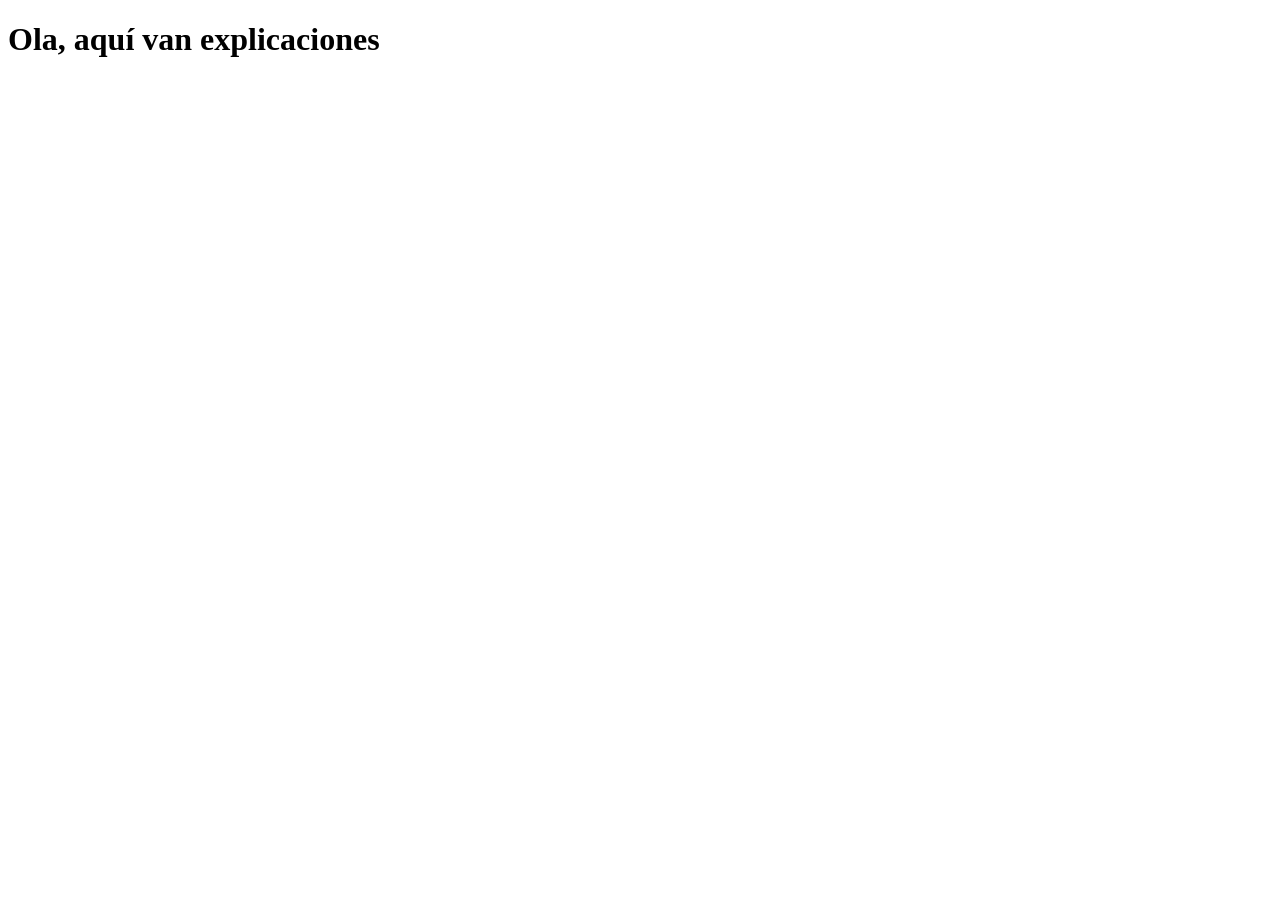
==== Explicaciones.html @ 092a9eee "Hola mundo" ====
<!DOCTYPE html>
<html lang="en">
<head>
    <meta charset="UTF-8">
    <meta name="viewport" content="width=device-width, initial-scale=1.0">
    <title>Explicaciones</title>
</head>
<body>
    <h1>Ola, aquí van explicaciones</h1>
</body>
</html>
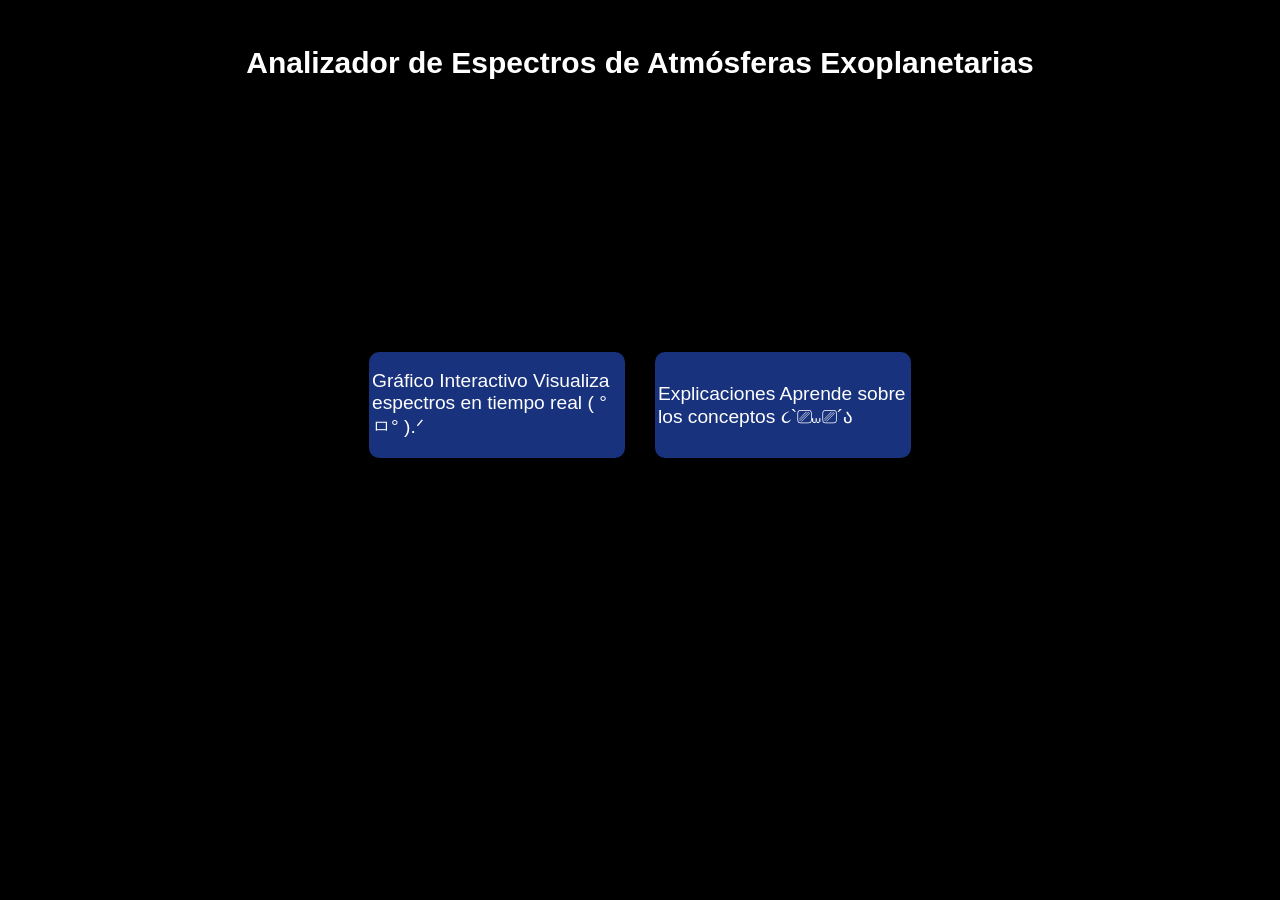
==== commit f363f70f: "Update Explicaciones.html" ====
--- a/Explicaciones.html
+++ b/Explicaciones.html
@@ -1,11 +1,50 @@
-<!DOCTYPE html>
-<html lang="en">
-<head>
-    <meta charset="UTF-8">
-    <meta name="viewport" content="width=device-width, initial-scale=1.0">
-    <title>Explicaciones</title>
-</head>
-<body>
-    <h1>Ola, aquí van explicaciones</h1>
-</body>
-</html>+<!DOCTYPE html>
+<html lang="es">
+<head>
+    <meta charset="UTF-8">
+    <meta name="viewport" content="width=device-width, initial-scale=1.0">
+    <link rel="stylesheet" href="parte1.css">
+    <title>Analizador de Espectros de Atmósferas Exoplanetarias</title>
+    <link rel="preconnect" href="https://fonts.googleapis.com">
+    <link rel="preconnect" href="https://fonts.gstatic.com" crossorigin>
+    <link href="https://fonts.googleapis.com/css2?family=Crimson+Pro:ital,wght@0,400;0,600;1,400&family=Space+Grotesk:wght@400;500;600;700&family=Space+Mono:wght@400;700&display=swap" rel="stylesheet">
+</head>
+<body>
+    <div class="stars-background"></div>
+    
+    <header class="main-header">
+        <div class="header-content">
+            <span class="header-tag">HERRAMIENTA INTERACTIVA</span>
+            <h1>Analizador de Espectros de Atmósferas Exoplanetarias</h1>
+            <p class="header-sub">Explora y analiza la composición atmosférica de exoplanetas ✩₊˚.⋆.ೃ࿔*:･</p>
+        </div>
+    </header>
+    
+    <main class="main-content">
+        <div class="contenedor">
+            <a href="Gráfico.html" class="card-link"> 
+                <div class="box">
+                    
+                    <div class="box-content">
+                        <span class="box-title">Gráfico Interactivo</span>
+                        <span class="box-desc">Visualiza espectros en tiempo real (  °ㅁ° ).ᐟ</span>
+                    </div>
+                </div>
+            </a>
+            <a href="Explicaciones.html" class="card-link">
+                <div class="box">
+                    
+                    <div class="box-content">
+                        <span class="box-title">Explicaciones</span>
+                        <span class="box-desc">Aprende sobre los conceptos ૮`⎚⩊⎚´ა</span>
+                    </div>
+                </div>
+            </a>
+        </div>
+    </main>
+    
+    <footer class="main-footer">
+        <p>2026 — Análisis Espectroscópico de Exoplanetas. Página hecha por estudiantes de Astrofísica con Mención en Ciencia de Datos, USACH.</p>
+    </footer>
+</body>
+</html>
--- a/parte1.css
+++ b/parte1.css
@@ -0,0 +1,43 @@
+body{
+    background-color: black
+    ;
+}
+.contenedor{
+    width: 500px;
+    margin: auto;
+    height: 60vh;
+    display: flex;
+    justify-content: center;
+    align-items: center;
+    gap: 30px;
+}
+.box{
+    background-color: #18327E;
+    width: 250px;
+    height: 100px;
+    border: 3px solid #18327E;
+    color: white;
+    display: flex;
+    justify-content: center;
+    align-items: center;
+    border-radius: 10px;
+    font-family: Arial, Helvetica, sans-serif;
+    transition: transform 0.4s cubic-bezier(0.25, 1, 0.5, 1);
+    cursor: pointer;
+    font-size: larger;
+}
+h1{
+    text-align: center;
+    color: white;
+    font-size: 30px;
+    font-family: Arial, Helvetica, sans-serif;
+}
+.box:hover{
+    background-color: 3px #2452C6;
+    border: #2452C6;
+    transform: translateY(-10px) scale(1.15);
+}
+a{
+    text-decoration: none;
+    color: white;
+}
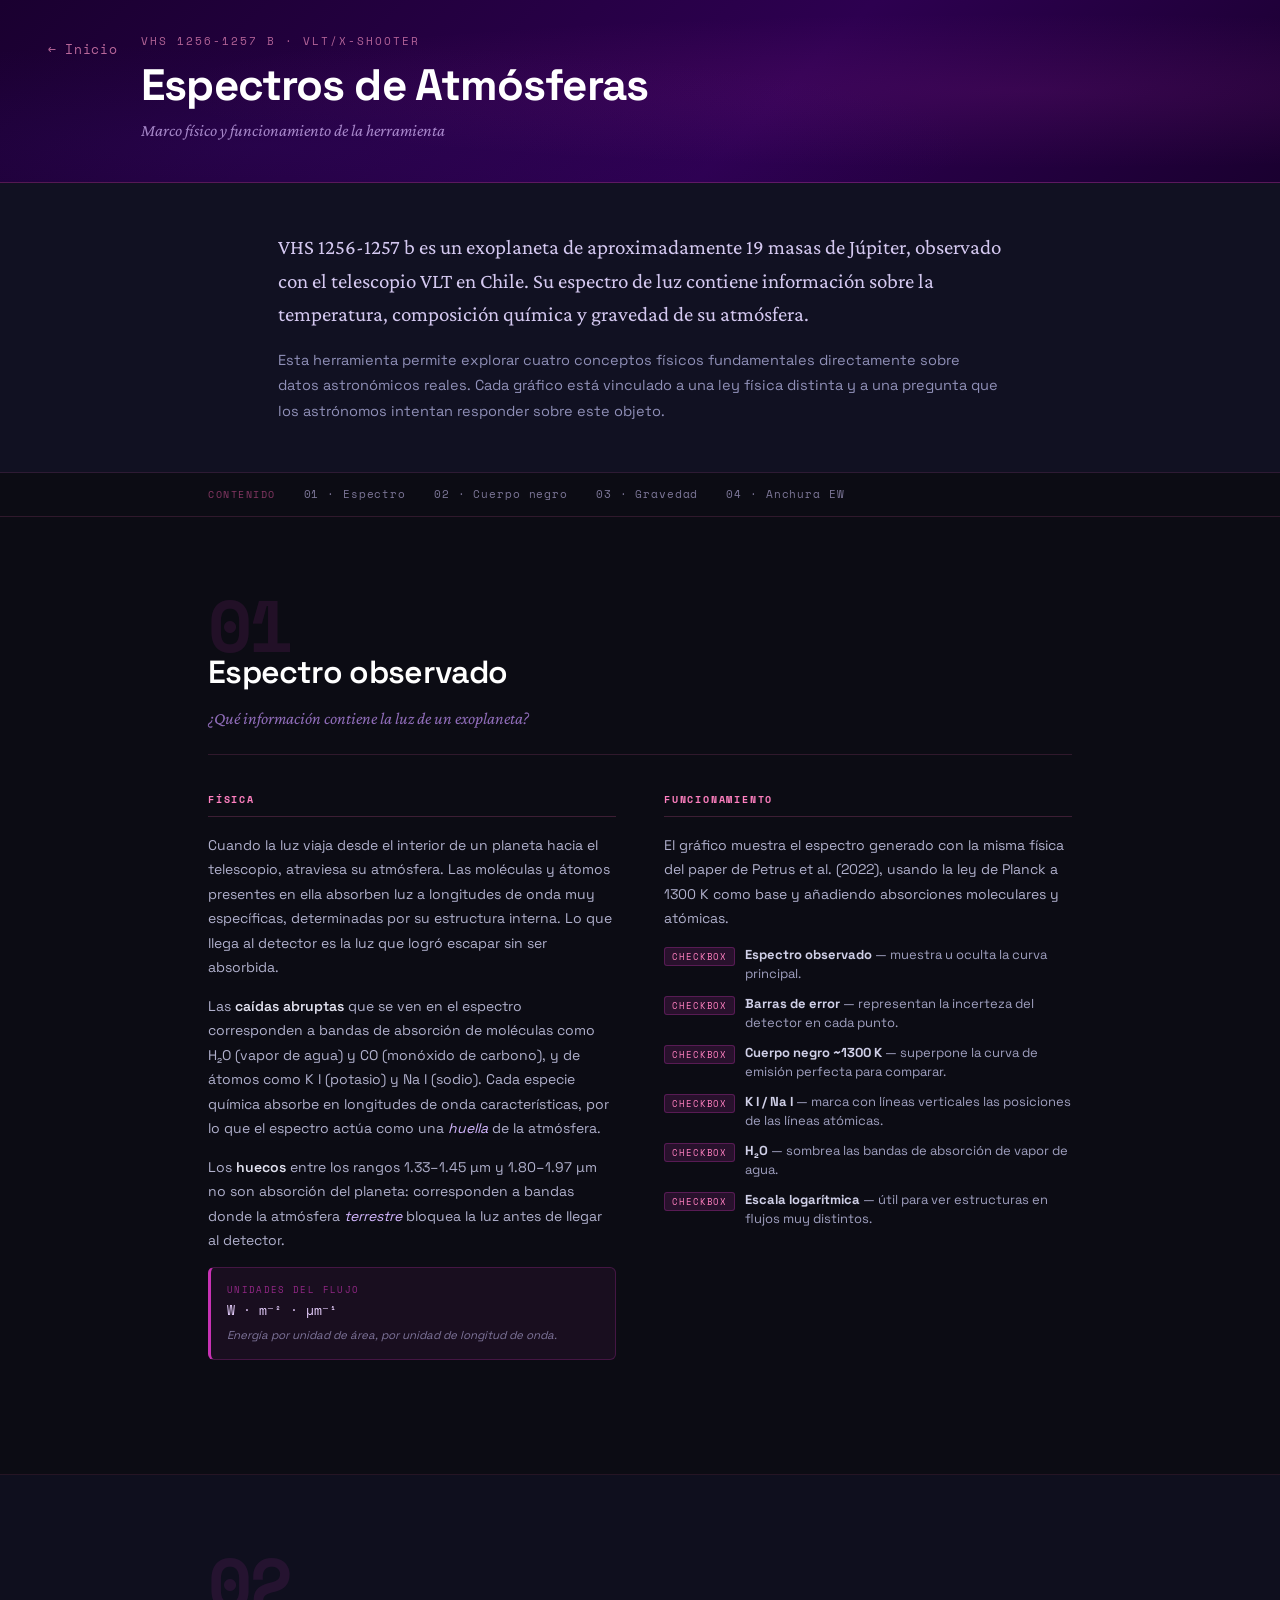
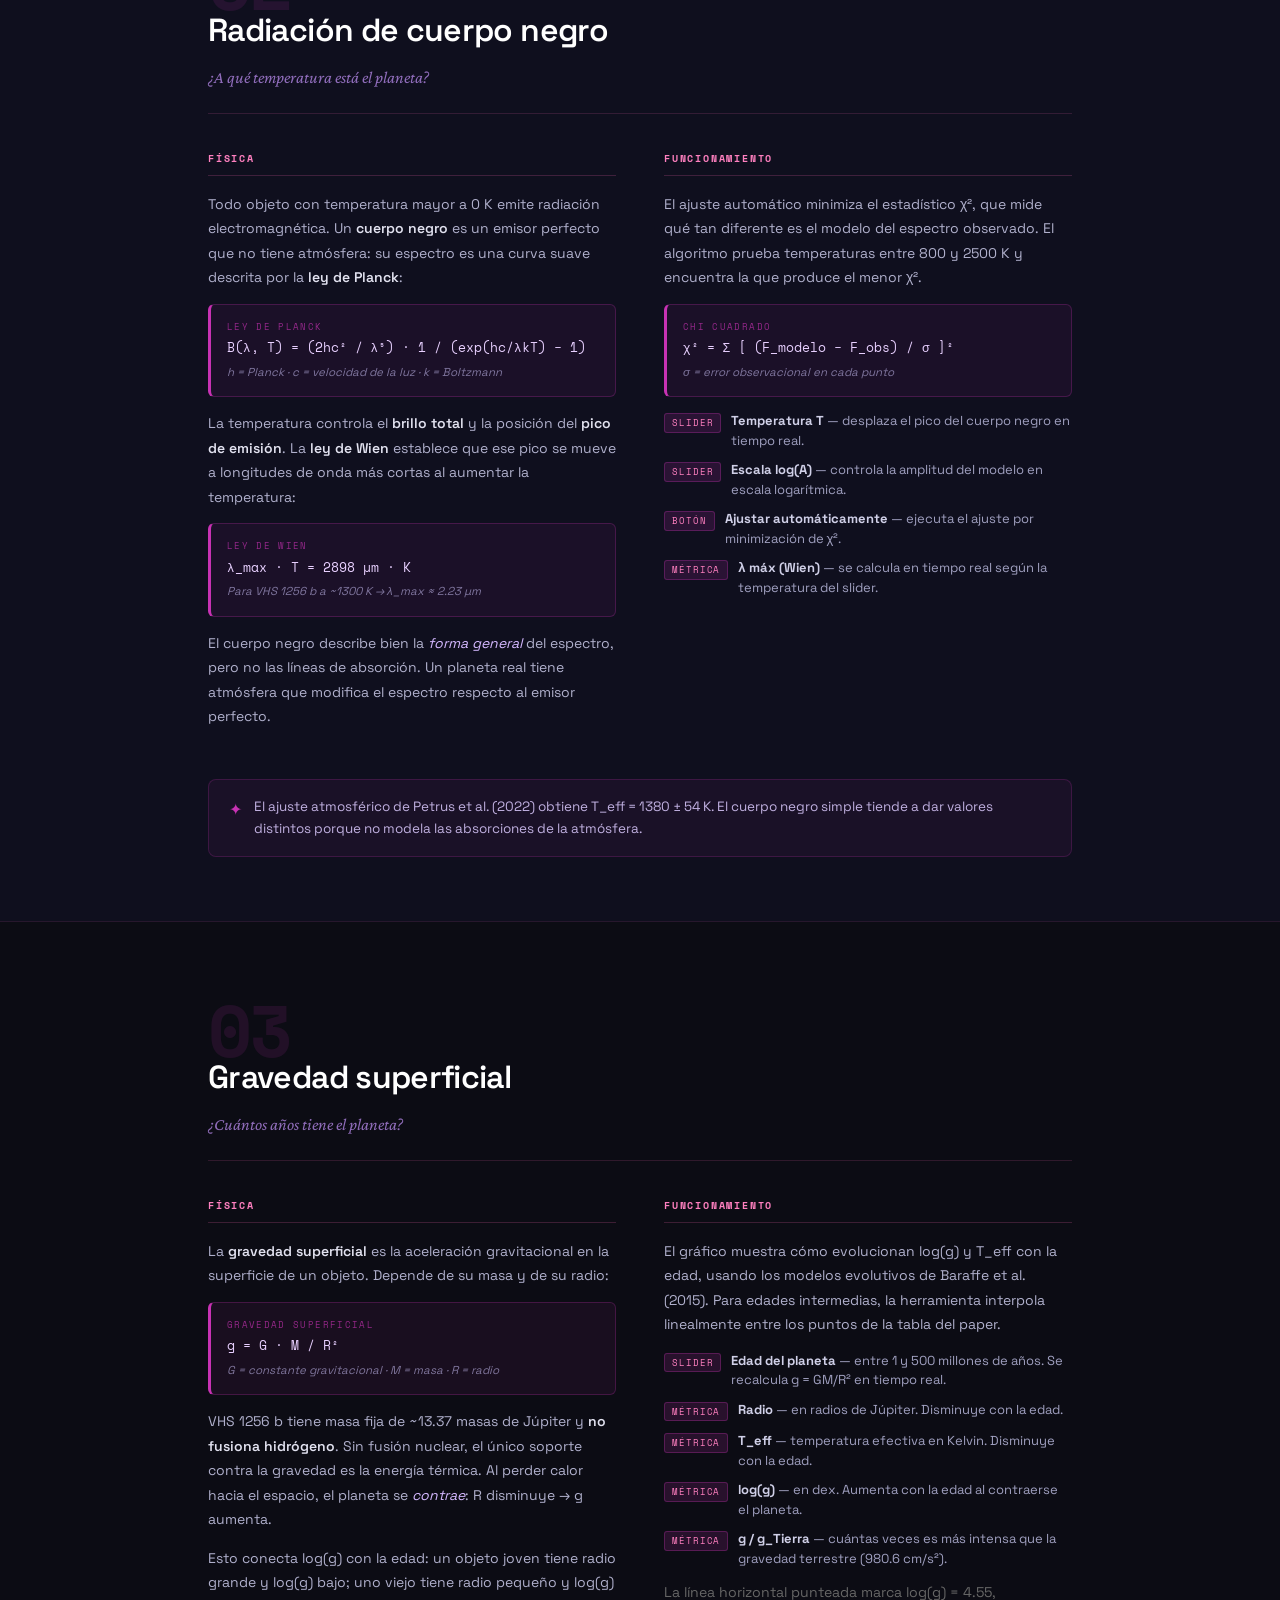
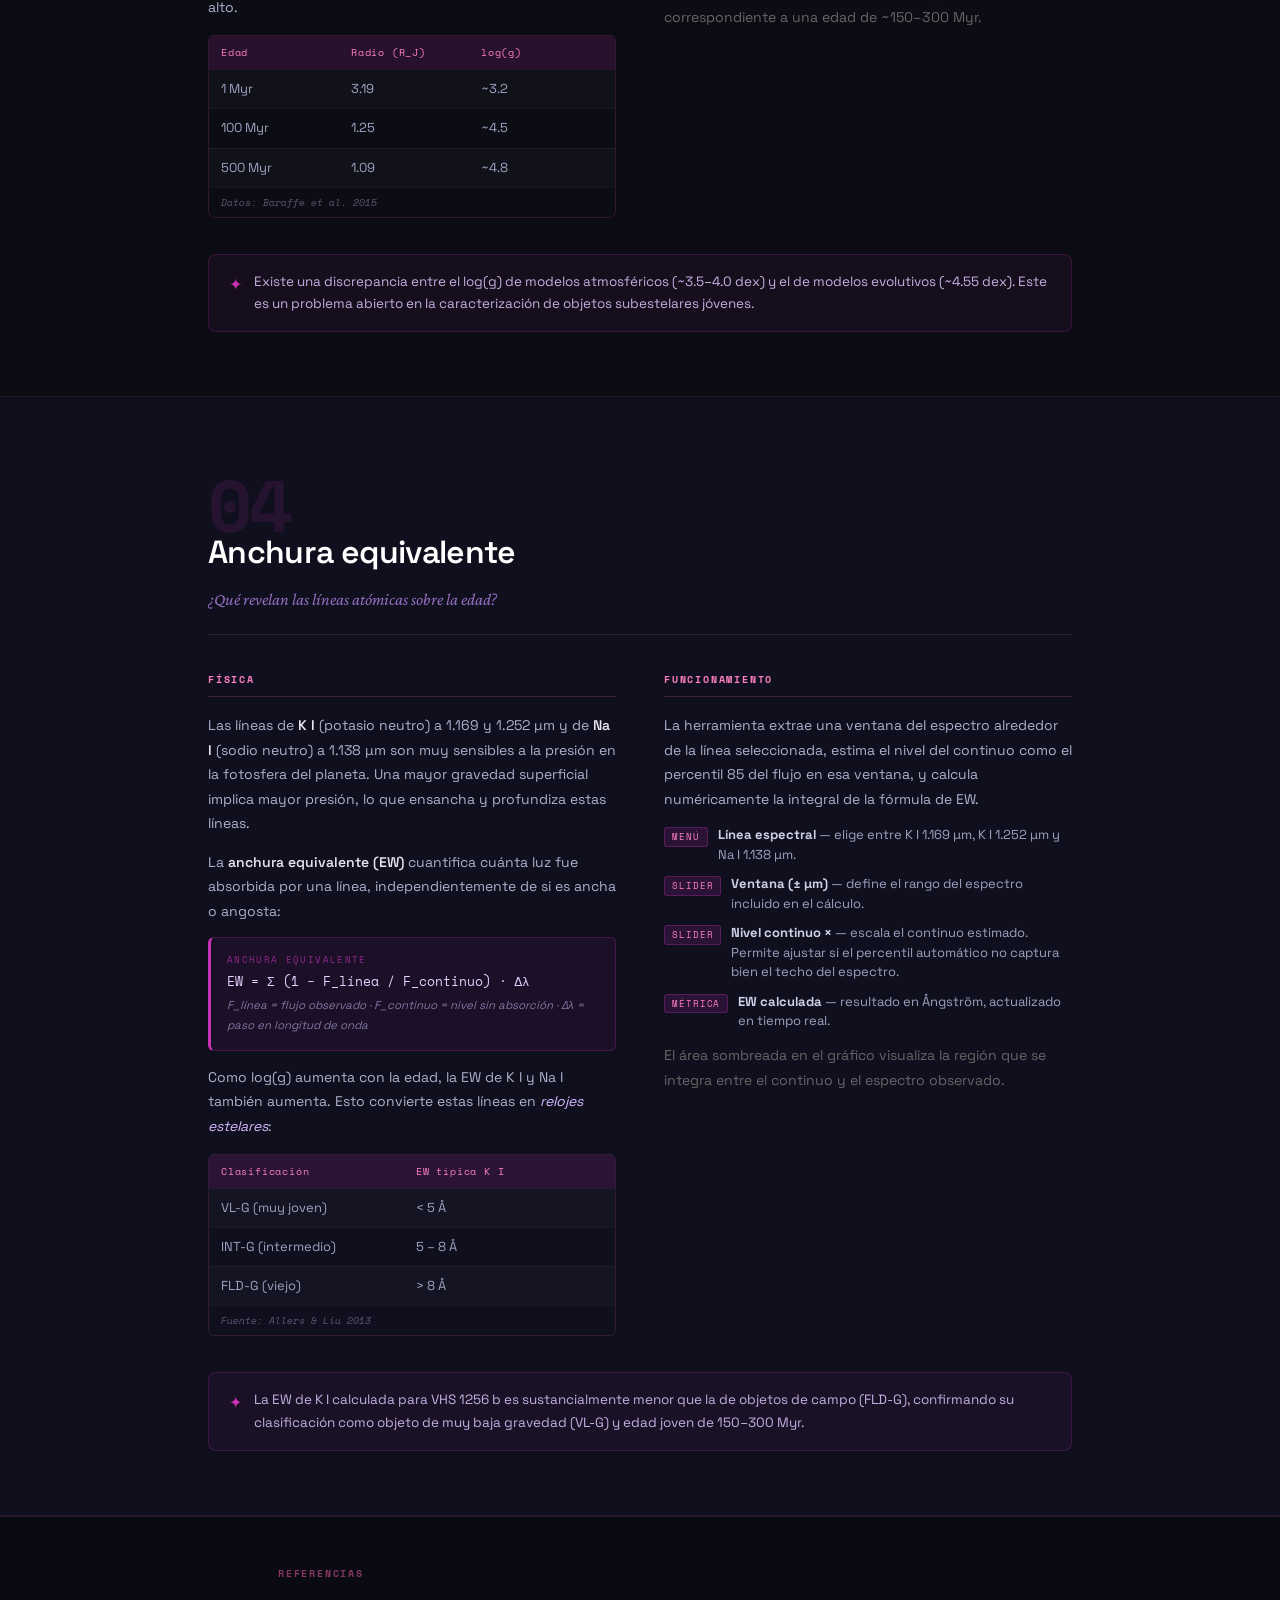
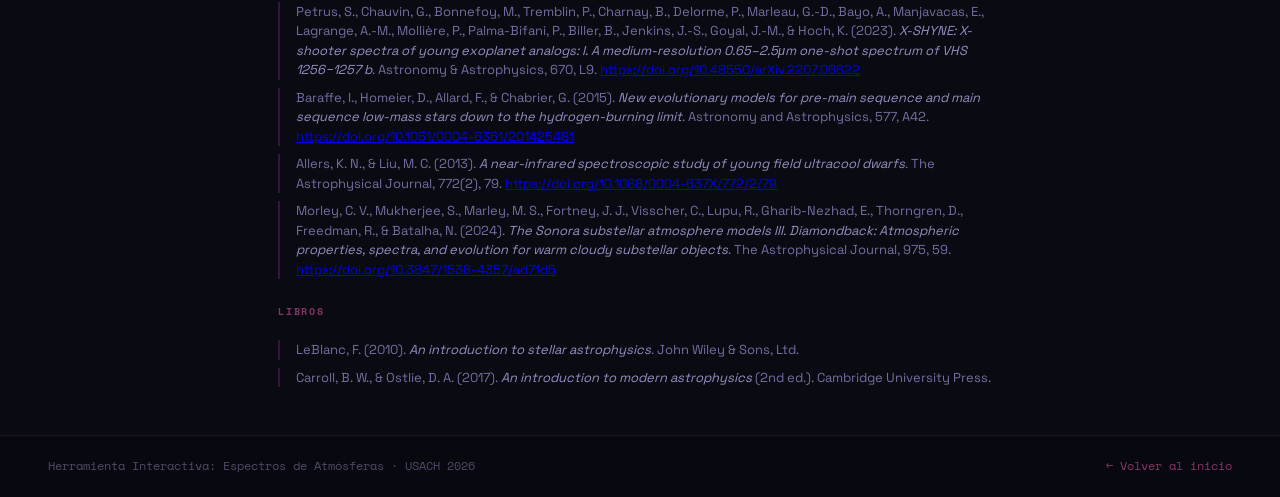
==== commit 63b15cfa: "Update Explicaciones.html" ====
--- a/Explicaciones.html
+++ b/Explicaciones.html
@@ -3,48 +3,238 @@
 <head>
     <meta charset="UTF-8">
     <meta name="viewport" content="width=device-width, initial-scale=1.0">
-    <link rel="stylesheet" href="parte1.css">
-    <title>Analizador de Espectros de Atmósferas Exoplanetarias</title>
-    <link rel="preconnect" href="https://fonts.googleapis.com">
-    <link rel="preconnect" href="https://fonts.gstatic.com" crossorigin>
-    <link href="https://fonts.googleapis.com/css2?family=Crimson+Pro:ital,wght@0,400;0,600;1,400&family=Space+Grotesk:wght@400;500;600;700&family=Space+Mono:wght@400;700&display=swap" rel="stylesheet">
+    <link rel="stylesheet" href="parte3.css">
+    <link href="https://fonts.googleapis.com/css2?family=Space+Grotesk:wght@300;400;500;600;700&family=Crimson+Pro:ital,wght@0,300;0,400;1,300;1,400&family=Space+Mono&display=swap" rel="stylesheet">
+    <title>Explicaciones — Espectros de Atmósferas</title>
 </head>
 <body>
-    <div class="stars-background"></div>
-    
-    <header class="main-header">
-        <div class="header-content">
-            <span class="header-tag">HERRAMIENTA INTERACTIVA</span>
-            <h1>Analizador de Espectros de Atmósferas Exoplanetarias</h1>
-            <p class="header-sub">Explora y analiza la composición atmosférica de exoplanetas ✩₊˚.⋆.ೃ࿔*:･</p>
+
+    <header>
+        <a href="index.html" class="back-btn">← Inicio </a>
+        <div class="header-center">
+            <span class="header-tag">VHS 1256-1257 b · VLT/X-Shooter</span>
+            <h1 class="header-title">Espectros de Atmósferas</h1>
+            <p class="header-sub">Marco físico y funcionamiento de la herramienta</p>
         </div>
     </header>
-    
-    <main class="main-content">
-        <div class="contenedor">
-            <a href="Gráfico.html" class="card-link"> 
-                <div class="box">
-                    
-                    <div class="box-content">
-                        <span class="box-title">Gráfico Interactivo</span>
-                        <span class="box-desc">Visualiza espectros en tiempo real (  °ㅁ° ).ᐟ</span>
-                    </div>
-                </div>
-            </a>
-            <a href="Explicaciones.html" class="card-link">
-                <div class="box">
-                    
-                    <div class="box-content">
-                        <span class="box-title">Explicaciones</span>
-                        <span class="box-desc">Aprende sobre los conceptos ૮`⎚⩊⎚´ა</span>
-                    </div>
-                </div>
-            </a>
-        </div>
-    </main>
-    
-    <footer class="main-footer">
-        <p>2026 — Análisis Espectroscópico de Exoplanetas. Página hecha por estudiantes de Astrofísica con Mención en Ciencia de Datos, USACH.</p>
+
+    <section class="intro">
+        <div class="intro-inner">
+            <p class="intro-lead">
+                VHS 1256-1257 b es un exoplaneta de aproximadamente 19 masas de Júpiter, 
+                observado con el telescopio VLT en Chile. Su espectro de luz contiene información 
+                sobre la temperatura, composición química y gravedad de su atmósfera.
+            </p>
+            <p class="intro-body">
+                Esta herramienta permite explorar cuatro conceptos físicos fundamentales 
+                directamente sobre datos astronómicos reales. Cada gráfico está vinculado a una ley física distinta 
+                y a una pregunta que los astrónomos intentan responder sobre este objeto.
+            </p>
+        </div>
+    </section>
+
+    <nav class="toc">
+        <div class="toc-inner">
+            <span class="toc-label">Contenido</span>
+            <a href="#espectro" class="toc-link">01 · Espectro</a>
+            <a href="#cuerpo-negro" class="toc-link">02 · Cuerpo negro</a>
+            <a href="#gravedad" class="toc-link">03 · Gravedad</a>
+            <a href="#ew" class="toc-link">04 · Anchura EW</a>
+        </div>
+    </nav>
+
+    <!-- espectro -->
+    <section class="explicacion" id="espectro">
+        <div class="exp-inner">
+            <div class="exp-numero">01</div>
+            <h2 class="exp-titulo">Espectro observado</h2>
+            <p class="exp-pregunta">¿Qué información contiene la luz de un exoplaneta?</p>
+            <div class="dos-col">
+                <div class="col">
+                    <h3 class="col-titulo">Física</h3>
+                    <p>Cuando la luz viaja desde el interior de un planeta hacia el telescopio, atraviesa su atmósfera. Las moléculas y átomos presentes en ella absorben luz a longitudes de onda muy específicas, determinadas por su estructura interna. Lo que llega al detector es la luz que logró escapar sin ser absorbida.</p>
+                    <p>Las <strong>caídas abruptas</strong> que se ven en el espectro corresponden a bandas de absorción de moléculas como H₂O (vapor de agua) y CO (monóxido de carbono), y de átomos como K I (potasio) y Na I (sodio). Cada especie química absorbe en longitudes de onda características, por lo que el espectro actúa como una <em>huella</em> de la atmósfera.</p>
+                    <p>Los <strong>huecos</strong> entre los rangos 1.33–1.45 µm y 1.80–1.97 µm no son absorción del planeta: corresponden a bandas donde la atmósfera <em>terrestre</em> bloquea la luz antes de llegar al detector.</p>
+                    <div class="formula-box">
+                        <span class="formula-label">Unidades del flujo</span>
+                        <span class="formula">W · m⁻² · µm⁻¹</span>
+                        <span class="formula-desc">Energía por unidad de área, por unidad de longitud de onda.</span>
+                    </div>
+                </div>
+                <div class="col">
+                    <h3 class="col-titulo">Funcionamiento</h3>
+                    <p>El gráfico muestra el espectro generado con la misma física del paper de Petrus et al. (2022), usando la ley de Planck a 1300 K como base y añadiendo absorciones moleculares y atómicas.</p>
+                    <div class="control-desc">
+                        <div class="ctrl-item"><span class="ctrl-badge">checkbox</span><span><strong>Espectro observado</strong> — muestra u oculta la curva principal.</span></div>
+                        <div class="ctrl-item"><span class="ctrl-badge">checkbox</span><span><strong>Barras de error</strong> — representan la incerteza del detector en cada punto.</span></div>
+                        <div class="ctrl-item"><span class="ctrl-badge">checkbox</span><span><strong>Cuerpo negro ~1300 K</strong> — superpone la curva de emisión perfecta para comparar.</span></div>
+                        <div class="ctrl-item"><span class="ctrl-badge">checkbox</span><span><strong>K I / Na I</strong> — marca con líneas verticales las posiciones de las líneas atómicas.</span></div>
+                        <div class="ctrl-item"><span class="ctrl-badge">checkbox</span><span><strong>H₂O</strong> — sombrea las bandas de absorción de vapor de agua.</span></div>
+                        <div class="ctrl-item"><span class="ctrl-badge">checkbox</span><span><strong>Escala logarítmica</strong> — útil para ver estructuras en flujos muy distintos.</span></div>
+                    </div>
+                </div>
+            </div>
+            
+        </div>
+    </section>
+
+    <!-- cuerpo negro -->
+    <section class="explicacion alt" id="cuerpo-negro">
+        <div class="exp-inner">
+            <div class="exp-numero">02</div>
+            <h2 class="exp-titulo">Radiación de cuerpo negro</h2>
+            <p class="exp-pregunta">¿A qué temperatura está el planeta?</p>
+            <div class="dos-col">
+                <div class="col">
+                    <h3 class="col-titulo">Física</h3>
+                    <p>Todo objeto con temperatura mayor a 0 K emite radiación electromagnética. Un <strong>cuerpo negro</strong> es un emisor perfecto que no tiene atmósfera: su espectro es una curva suave descrita por la <strong>ley de Planck</strong>:</p>
+                    <div class="formula-box">
+                        <span class="formula-label">Ley de Planck</span>
+                        <span class="formula">B(λ, T) = (2hc² / λ⁵) · 1 / (exp(hc/λkT) − 1)</span>
+                        <span class="formula-desc">h = Planck · c = velocidad de la luz · k = Boltzmann</span>
+                    </div>
+                    <p>La temperatura controla el <strong>brillo total</strong> y la posición del <strong>pico de emisión</strong>. La <strong>ley de Wien</strong> establece que ese pico se mueve a longitudes de onda más cortas al aumentar la temperatura:</p>
+                    <div class="formula-box">
+                        <span class="formula-label">Ley de Wien</span>
+                        <span class="formula">λ_max · T = 2898 µm · K</span>
+                        <span class="formula-desc">Para VHS 1256 b a ~1300 K → λ_max ≈ 2.23 µm</span>
+                    </div>
+                    <p>El cuerpo negro describe bien la <em>forma general</em> del espectro, pero no las líneas de absorción. Un planeta real tiene atmósfera que modifica el espectro respecto al emisor perfecto.</p>
+                </div>
+                <div class="col">
+                    <h3 class="col-titulo">Funcionamiento</h3>
+                    <p>El ajuste automático minimiza el estadístico χ², que mide qué tan diferente es el modelo del espectro observado. El algoritmo prueba temperaturas entre 800 y 2500 K y encuentra la que produce el menor χ².</p>
+                    <div class="formula-box">
+                        <span class="formula-label">Chi cuadrado</span>
+                        <span class="formula">χ² = Σ [ (F_modelo − F_obs) / σ ]²</span>
+                        <span class="formula-desc">σ = error observacional en cada punto</span>
+                    </div>
+                    <div class="control-desc">
+                        <div class="ctrl-item"><span class="ctrl-badge">slider</span><span><strong>Temperatura T</strong> — desplaza el pico del cuerpo negro en tiempo real.</span></div>
+                        <div class="ctrl-item"><span class="ctrl-badge">slider</span><span><strong>Escala log(A)</strong> — controla la amplitud del modelo en escala logarítmica.</span></div>
+                        <div class="ctrl-item"><span class="ctrl-badge">botón</span><span><strong>Ajustar automáticamente</strong> — ejecuta el ajuste por minimización de χ².</span></div>
+                        <div class="ctrl-item"><span class="ctrl-badge">métrica</span><span><strong>λ máx (Wien)</strong> — se calcula en tiempo real según la temperatura del slider.</span></div>
+                    </div>
+                </div>
+            </div>
+            <div class="dato-clave">
+                <span class="dato-icon">✦</span>
+                El ajuste atmosférico de Petrus et al. (2022) obtiene T_eff = 1380 ± 54 K. El cuerpo negro simple tiende a dar valores distintos porque no modela las absorciones de la atmósfera.
+            </div>
+        </div>
+    </section>
+
+    <!-- gravedad -->
+    <section class="explicacion" id="gravedad">
+        <div class="exp-inner">
+            <div class="exp-numero">03</div>
+            <h2 class="exp-titulo">Gravedad superficial</h2>
+            <p class="exp-pregunta">¿Cuántos años tiene el planeta?</p>
+            <div class="dos-col">
+                <div class="col">
+                    <h3 class="col-titulo">Física</h3>
+                    <p>La <strong>gravedad superficial</strong> es la aceleración gravitacional en la superficie de un objeto. Depende de su masa y de su radio:</p>
+                    <div class="formula-box">
+                        <span class="formula-label">Gravedad superficial</span>
+                        <span class="formula">g = G · M / R²</span>
+                        <span class="formula-desc">G = constante gravitacional · M = masa · R = radio</span>
+                    </div>
+                    <p>VHS 1256 b tiene masa fija de ~13.37 masas de Júpiter y <strong>no fusiona hidrógeno</strong>. Sin fusión nuclear, el único soporte contra la gravedad es la energía térmica. Al perder calor hacia el espacio, el planeta se <em>contrae</em>: R disminuye → g aumenta.</p>
+                    <p>Esto conecta log(g) con la edad: un objeto joven tiene radio grande y log(g) bajo; uno viejo tiene radio pequeño y log(g) alto.</p>
+                    <div class="tabla-simple">
+                        <div class="tabla-header"><span>Edad</span><span>Radio (R_J)</span><span>log(g)</span></div>
+                        <div class="tabla-fila"><span>1 Myr</span><span>3.19</span><span>~3.2</span></div>
+                        <div class="tabla-fila"><span>100 Myr</span><span>1.25</span><span>~4.5</span></div>
+                        <div class="tabla-fila"><span>500 Myr</span><span>1.09</span><span>~4.8</span></div>
+                        <div class="tabla-note">Datos: Baraffe et al. 2015</div>
+                    </div>
+                </div>
+                <div class="col">
+                    <h3 class="col-titulo">Funcionamiento</h3>
+                    <p>El gráfico muestra cómo evolucionan log(g) y T_eff con la edad, usando los modelos evolutivos de Baraffe et al. (2015). Para edades intermedias, la herramienta interpola linealmente entre los puntos de la tabla del paper.</p>
+                    <div class="control-desc">
+                        <div class="ctrl-item"><span class="ctrl-badge">slider</span><span><strong>Edad del planeta</strong> — entre 1 y 500 millones de años. Se recalcula g = GM/R² en tiempo real.</span></div>
+                        <div class="ctrl-item"><span class="ctrl-badge">métrica</span><span><strong>Radio</strong> — en radios de Júpiter. Disminuye con la edad.</span></div>
+                        <div class="ctrl-item"><span class="ctrl-badge">métrica</span><span><strong>T_eff</strong> — temperatura efectiva en Kelvin. Disminuye con la edad.</span></div>
+                        <div class="ctrl-item"><span class="ctrl-badge">métrica</span><span><strong>log(g)</strong> — en dex. Aumenta con la edad al contraerse el planeta.</span></div>
+                        <div class="ctrl-item"><span class="ctrl-badge">métrica</span><span><strong>g / g_Tierra</strong> — cuántas veces es más intensa que la gravedad terrestre (980.6 cm/s²).</span></div>
+                    </div>
+                    <p style="margin-top:12px;font-size:0.88rem;color:#666;">La línea horizontal punteada marca log(g) = 4.55, correspondiente a una edad de ~150–300 Myr.</p>
+                </div>
+            </div>
+            <div class="dato-clave">
+                <span class="dato-icon">✦</span>
+                Existe una discrepancia entre el log(g) de modelos atmosféricos (~3.5–4.0 dex) y el de modelos evolutivos (~4.55 dex). Este es un problema abierto en la caracterización de objetos subestelares jóvenes.
+            </div>
+        </div>
+    </section>
+
+    <!-- anchura -->
+    <section class="explicacion alt" id="ew">
+        <div class="exp-inner">
+            <div class="exp-numero">04</div>
+            <h2 class="exp-titulo">Anchura equivalente</h2>
+            <p class="exp-pregunta">¿Qué revelan las líneas atómicas sobre la edad?</p>
+            <div class="dos-col">
+                <div class="col">
+                    <h3 class="col-titulo">Física</h3>
+                    <p>Las líneas de <strong>K I</strong> (potasio neutro) a 1.169 y 1.252 µm y de <strong>Na I</strong> (sodio neutro) a 1.138 µm son muy sensibles a la presión en la fotosfera del planeta. Una mayor gravedad superficial implica mayor presión, lo que ensancha y profundiza estas líneas.</p>
+                    <p>La <strong>anchura equivalente (EW)</strong> cuantifica cuánta luz fue absorbida por una línea, independientemente de si es ancha o angosta:</p>
+                    <div class="formula-box">
+                        <span class="formula-label">Anchura equivalente</span>
+                        <span class="formula">EW = Σ (1 − F_línea / F_continuo) · Δλ</span>
+                        <span class="formula-desc">F_línea = flujo observado · F_continuo = nivel sin absorción · Δλ = paso en longitud de onda</span>
+                    </div>
+                    <p>Como log(g) aumenta con la edad, la EW de K I y Na I también aumenta. Esto convierte estas líneas en <em>relojes estelares</em>:</p>
+                    <div class="tabla-simple">
+                        <div class="tabla-header"><span>Clasificación</span><span>EW típica K I</span></div>
+                        <div class="tabla-fila"><span>VL-G (muy joven)</span><span>&lt; 5 Å</span></div>
+                        <div class="tabla-fila"><span>INT-G (intermedio)</span><span>5 – 8 Å</span></div>
+                        <div class="tabla-fila"><span>FLD-G (viejo)</span><span>&gt; 8 Å</span></div>
+                        <div class="tabla-note">Fuente: Allers & Liu 2013</div>
+                    </div>
+                </div>
+                <div class="col">
+                    <h3 class="col-titulo">Funcionamiento</h3>
+                    <p>La herramienta extrae una ventana del espectro alrededor de la línea seleccionada, estima el nivel del continuo como el percentil 85 del flujo en esa ventana, y calcula numéricamente la integral de la fórmula de EW.</p>
+                    <div class="control-desc">
+                        <div class="ctrl-item"><span class="ctrl-badge">menú</span><span><strong>Línea espectral</strong> — elige entre K I 1.169 µm, K I 1.252 µm y Na I 1.138 µm.</span></div>
+                        <div class="ctrl-item"><span class="ctrl-badge">slider</span><span><strong>Ventana (± µm)</strong> — define el rango del espectro incluido en el cálculo.</span></div>
+                        <div class="ctrl-item"><span class="ctrl-badge">slider</span><span><strong>Nivel continuo ×</strong> — escala el continuo estimado. Permite ajustar si el percentil automático no captura bien el techo del espectro.</span></div>
+                        <div class="ctrl-item"><span class="ctrl-badge">métrica</span><span><strong>EW calculada</strong> — resultado en Ångström, actualizado en tiempo real.</span></div>
+                    </div>
+                    <p style="margin-top:12px;font-size:0.88rem;color:#666;">El área sombreada en el gráfico visualiza la región que se integra entre el continuo y el espectro observado.</p>
+                </div>
+            </div>
+            <div class="dato-clave">
+                <span class="dato-icon">✦</span>
+                La EW de K I calculada para VHS 1256 b es sustancialmente menor que la de objetos de campo (FLD-G), confirmando su clasificación como objeto de muy baja gravedad (VL-G) y edad joven de 150–300 Myr.
+            </div>
+        </div>
+    </section>
+
+    <!-- referencias -->
+    <section class="referencias">
+        <div class="ref-inner">
+            <h3 class="ref-titulo">Referencias</h3>
+            <ul class="ref-lista">
+                <li>Petrus, S., Chauvin, G., Bonnefoy, M., Tremblin, P., Charnay, B., Delorme, P., Marleau, G.-D., Bayo, A., Manjavacas, E., Lagrange, A.-M., Mollière, P., Palma-Bifani, P., Biller, B., Jenkins, J.-S., Goyal, J.-M., & Hoch, K. (2023). <em>X-SHYNE: X-shooter spectra of young exoplanet analogs: I. A medium-resolution 0.65–2.5μm one-shot spectrum of VHS 1256−1257 b</em>. Astronomy & Astrophysics, 670, L9. <a href="https://doi.org/10.48550/arXiv.2207.06622" target="_blank">https://doi.org/10.48550/arXiv.2207.06622</a></li>
+                <li>Baraffe, I., Homeier, D., Allard, F., & Chabrier, G. (2015). <em>New evolutionary models for pre-main sequence and main sequence low-mass stars down to the hydrogen-burning limit</em>. Astronomy and Astrophysics, 577, A42. <a href="https://doi.org/10.1051/0004-6361/201425481" target="_blank">https://doi.org/10.1051/0004-6361/201425481</a></li>
+                <li>Allers, K. N., & Liu, M. C. (2013). <em>A near-infrared spectroscopic study of young field ultracool dwarfs</em>. The Astrophysical Journal, 772(2), 79. <a href="https://doi.org/10.1088/0004-637X/772/2/79" target="_blank">https://doi.org/10.1088/0004-637X/772/2/79</a></li>
+                <li>Morley, C. V., Mukherjee, S., Marley, M. S., Fortney, J. J., Visscher, C., Lupu, R., Gharib-Nezhad, E., Thorngren, D., Freedman, R., & Batalha, N. (2024). <em>The Sonora substellar atmosphere models III. Diamondback: Atmospheric properties, spectra, and evolution for warm cloudy substellar objects</em>. The Astrophysical Journal, 975, 59. <a href="https://doi.org/10.3847/1538-4357/ad71d5" target="_blank">https://doi.org/10.3847/1538-4357/ad71d5</a></li>
+            </ul>
+            <h3 class="ref-titulo" style="margin-top: 24px;">Libros</h3>
+            <ul class="ref-lista">
+                <li>LeBlanc, F. (2010). <em>An introduction to stellar astrophysics</em>. John Wiley & Sons, Ltd.</li>
+                <li>Carroll, B. W., & Ostlie, D. A. (2017). <em>An introduction to modern astrophysics</em> (2nd ed.). Cambridge University Press.</li>
+            </ul>
+        </div>
+    </section>
+
+    <footer>
+        <span>Herramienta Interactiva: Espectros de Atmósferas · USACH 2026</span>
+        <a href="index.html">← Volver al inicio</a>
     </footer>
+
 </body>
 </html>
--- a/parte3.css
+++ b/parte3.css
@@ -0,0 +1,427 @@
+
+/* base */
+*, *::before, *::after { box-sizing: border-box; margin: 0; padding: 0; }
+
+html { scroll-behavior: smooth; }
+
+body {
+    background-color: #0c0c14;
+    color: #e2e2f0;
+    font-family: 'Space Grotesk', sans-serif;
+    font-size: 15px;
+    line-height: 1.7;
+}
+
+/* header */
+header {
+    background: linear-gradient(135deg, #1a0030 0%, #2d0050 60%, #1a0030 100%);
+    border-bottom: 1px solid rgba(255,100,180,0.25);
+    padding: 32px 48px 36px;
+    display: flex;
+    align-items: flex-start;
+    gap: 24px;
+    position: relative;
+    overflow: hidden;
+}
+
+/* fondo */
+header::before {
+    content: '';
+    position: absolute;
+    inset: 0;
+    background:
+        radial-gradient(ellipse at 80% 50%, rgba(200,50,180,0.12) 0%, transparent 60%),
+        radial-gradient(ellipse at 20% 80%, rgba(80,30,180,0.10) 0%, transparent 50%);
+    pointer-events: none;
+}
+
+.back-btn {
+    color: rgba(255,150,200,0.7);
+    text-decoration: none;
+    font-size: 13px;
+    font-family: 'Space Mono', monospace;
+    letter-spacing: 0.05em;
+    margin-top: 6px;
+    flex-shrink: 0;
+    transition: color 0.2s;
+}
+.back-btn:hover { color: #ff80c0; }
+
+.header-center {
+    flex: 1;
+    position: relative;
+}
+
+.header-tag {
+    font-family: 'Space Mono', monospace;
+    font-size: 11px;
+    letter-spacing: 0.18em;
+    text-transform: uppercase;
+    color: rgba(255,150,200,0.65);
+    display: block;
+    margin-bottom: 10px;
+}
+
+.header-title {
+    font-family: 'Space Grotesk', sans-serif;
+    font-size: clamp(26px, 4vw, 44px);
+    font-weight: 700;
+    color: #ffffff;
+    letter-spacing: -0.02em;
+    line-height: 1.1;
+    margin-bottom: 8px;
+}
+
+.header-sub {
+    font-family: 'Crimson Pro', serif;
+    font-style: italic;
+    font-size: 17px;
+    color: rgba(220,190,255,0.7);
+}
+
+/* intro */
+.intro {
+    background: #111122;
+    border-bottom: 1px solid rgba(255,100,180,0.12);
+    padding: 48px 0;
+}
+
+.intro-inner {
+    max-width: 820px;
+    margin: 0 auto;
+    padding: 0 48px;
+}
+
+.intro-lead {
+    font-family: 'Crimson Pro', serif;
+    font-size: 21px;
+    line-height: 1.6;
+    color: #d4c8f0;
+    margin-bottom: 16px;
+}
+
+.intro-body {
+    font-size: 14.5px;
+    color: #9090b8;
+    line-height: 1.75;
+}
+
+/* tabla con los contenidos */
+.toc {
+    background: #0c0c14;
+    border-bottom: 1px solid rgba(255,100,180,0.15);
+    position: sticky;
+    top: 0;
+    z-index: 100;
+    backdrop-filter: blur(8px);
+}
+
+.toc-inner {
+    max-width: 960px;
+    margin: 0 auto;
+    padding: 12px 48px;
+    display: flex;
+    align-items: center;
+    gap: 28px;
+}
+
+.toc-label {
+    font-family: 'Space Mono', monospace;
+    font-size: 10px;
+    letter-spacing: 0.15em;
+    text-transform: uppercase;
+    color: rgba(255,100,180,0.5);
+    flex-shrink: 0;
+}
+
+.toc-link {
+    font-family: 'Space Mono', monospace;
+    font-size: 11px;
+    letter-spacing: 0.08em;
+    color: rgba(200,190,240,0.6);
+    text-decoration: none;
+    transition: color 0.2s;
+}
+.toc-link:hover { color: #ff80c0; }
+
+/* secciones */
+.explicacion {
+    padding: 72px 0 64px;
+    border-bottom: 1px solid rgba(255,100,180,0.10);
+}
+
+.explicacion.alt {
+    background: #0f0f1e;
+}
+
+.exp-inner {
+    max-width: 960px;
+    margin: 0 auto;
+    padding: 0 48px;
+}
+
+.exp-numero {
+    font-family: 'Space Mono', monospace;
+    font-size: 72px;
+    font-weight: 700;
+    color: rgba(200,50,180,0.12);
+    line-height: 1;
+    margin-bottom: -16px;
+    letter-spacing: -0.04em;
+    user-select: none;
+}
+
+.exp-titulo {
+    font-family: 'Space Grotesk', sans-serif;
+    font-size: clamp(22px, 3vw, 32px);
+    font-weight: 600;
+    color: #ffffff;
+    letter-spacing: -0.02em;
+    margin-bottom: 6px;
+}
+
+.exp-pregunta {
+    font-family: 'Crimson Pro', serif;
+    font-style: italic;
+    font-size: 17px;
+    color: rgba(200,150,255,0.7);
+    margin-bottom: 36px;
+    padding-bottom: 20px;
+    border-bottom: 1px solid rgba(255,100,180,0.15);
+}
+
+/* dividir en columnas las explicaciones */
+.dos-col {
+    display: grid;
+    grid-template-columns: 1fr 1fr;
+    gap: 48px;
+    margin-bottom: 36px;
+}
+
+@media (max-width: 720px) {
+    .dos-col { grid-template-columns: 1fr; gap: 28px; }
+    .exp-inner, .intro-inner, .toc-inner, .ref-inner { padding: 0 20px; }
+    header { padding: 24px 20px; }
+}
+
+.col-titulo {
+    font-family: 'Space Mono', monospace;
+    font-size: 10px;
+    letter-spacing: 0.18em;
+    text-transform: uppercase;
+    color: #ff80c0;
+    margin-bottom: 16px;
+    padding-bottom: 8px;
+    border-bottom: 1px solid rgba(255,100,180,0.2);
+}
+
+.col p {
+    font-size: 14px;
+    color: #b0b0cc;
+    line-height: 1.75;
+    margin-bottom: 14px;
+}
+.col p strong { color: #e2e2f0; font-weight: 600; }
+.col p em { color: #d4b8ff; font-style: italic; }
+
+/* caja para las formulas */
+.formula-box {
+    background: rgba(200,50,180,0.07);
+    border: 1px solid rgba(200,50,180,0.25);
+    border-left: 3px solid #c832b4;
+    border-radius: 6px;
+    padding: 14px 16px;
+    margin: 14px 0;
+    display: flex;
+    flex-direction: column;
+    gap: 5px;
+}
+
+.formula-label {
+    font-family: 'Space Mono', monospace;
+    font-size: 9px;
+    letter-spacing: 0.15em;
+    text-transform: uppercase;
+    color: rgba(200,50,180,0.7);
+}
+
+.formula {
+    font-family: 'Space Mono', monospace;
+    font-size: 12.5px;
+    color: #e8d0ff;
+    line-height: 1.5;
+}
+
+.formula-desc {
+    font-size: 11.5px;
+    color: rgba(180,170,220,0.65);
+    font-style: italic;
+}
+
+/* controles */
+.control-desc {
+    display: flex;
+    flex-direction: column;
+    gap: 10px;
+    margin-top: 8px;
+}
+
+.ctrl-item {
+    display: flex;
+    align-items: flex-start;
+    gap: 10px;
+    font-size: 13px;
+    color: #a0a0c0;
+    line-height: 1.5;
+}
+
+.ctrl-item strong { color: #d0d0e8; }
+
+.ctrl-badge {
+    background: rgba(200,50,180,0.15);
+    border: 1px solid rgba(200,50,180,0.3);
+    color: #ff80c0;
+    font-family: 'Space Mono', monospace;
+    font-size: 9px;
+    letter-spacing: 0.1em;
+    text-transform: uppercase;
+    padding: 2px 7px;
+    border-radius: 3px;
+    flex-shrink: 0;
+    margin-top: 2px;
+}
+
+/* tabla */
+.tabla-simple {
+    margin-top: 16px;
+    border: 1px solid rgba(255,100,180,0.15);
+    border-radius: 6px;
+    overflow: hidden;
+    font-size: 13px;
+}
+
+.tabla-header {
+    display: grid;
+    grid-template-columns: repeat(3, 1fr);
+    background: rgba(200,50,180,0.15);
+    padding: 8px 12px;
+    font-family: 'Space Mono', monospace;
+    font-size: 10px;
+    letter-spacing: 0.08em;
+    color: #ff80c0;
+    gap: 8px;
+}
+
+.tabla-header:has(span:nth-child(2):last-child) {
+    grid-template-columns: 1fr 1fr;
+}
+
+.tabla-fila {
+    display: grid;
+    grid-template-columns: repeat(3, 1fr);
+    padding: 8px 12px;
+    color: #a0a0c0;
+    border-top: 1px solid rgba(255,100,180,0.08);
+    gap: 8px;
+}
+
+.tabla-fila:nth-child(even) { background: rgba(255,255,255,0.02); }
+
+/* cuando la tabla tiene 2 columnas */
+.tabla-fila:has(span:nth-child(2):last-child) {
+    grid-template-columns: 1fr 1fr;
+}
+
+.tabla-note {
+    padding: 6px 12px;
+    font-size: 10px;
+    color: rgba(180,170,220,0.45);
+    font-style: italic;
+    border-top: 1px solid rgba(255,100,180,0.08);
+    font-family: 'Space Mono', monospace;
+}
+
+/* datos */
+.dato-clave {
+    background: rgba(200,50,180,0.06);
+    border: 1px solid rgba(200,50,180,0.2);
+    border-radius: 8px;
+    padding: 16px 20px;
+    font-size: 13.5px;
+    color: #c0b0e0;
+    line-height: 1.65;
+    display: flex;
+    gap: 12px;
+    align-items: flex-start;
+}
+
+.dato-icon {
+    color: #c832b4;
+    font-size: 16px;
+    flex-shrink: 0;
+    margin-top: 1px;
+}
+
+/* referencias */
+.referencias {
+    background: #0a0a12;
+    padding: 48px 0;
+    border-top: 1px solid rgba(255,100,180,0.12);
+}
+
+.ref-inner {
+    max-width: 820px;
+    margin: 0 auto;
+    padding: 0 48px;
+}
+
+.ref-titulo {
+    font-family: 'Space Mono', monospace;
+    font-size: 10px;
+    letter-spacing: 0.18em;
+    text-transform: uppercase;
+    color: rgba(255,100,180,0.5);
+    margin-bottom: 20px;
+}
+
+.ref-lista {
+    list-style: none;
+    display: flex;
+    flex-direction: column;
+    gap: 8px;
+}
+
+.ref-lista li {
+    font-size: 13px;
+    color: #7070a0;
+    padding-left: 16px;
+    border-left: 2px solid rgba(200,50,180,0.25);
+    line-height: 1.5;
+}
+
+.ref-lista li em { color: #9090c0; }
+
+
+footer {
+    background: #080810;
+    border-top: 1px solid rgba(255,100,180,0.1);
+    padding: 20px 48px;
+    display: flex;
+    justify-content: space-between;
+    align-items: center;
+    font-size: 12px;
+    color: rgba(150,140,180,0.5);
+    font-family: 'Space Mono', monospace;
+}
+
+footer a {
+    color: rgba(255,100,180,0.5);
+    text-decoration: none;
+    transition: color 0.2s;
+}
+footer a:hover { color: #ff80c0; }
+
+/* scroll bar */
+::-webkit-scrollbar { width: 5px; }
+::-webkit-scrollbar-track { background: #0c0c14; }
+::-webkit-scrollbar-thumb { background: rgba(200,50,180,0.3); border-radius: 3px; }
